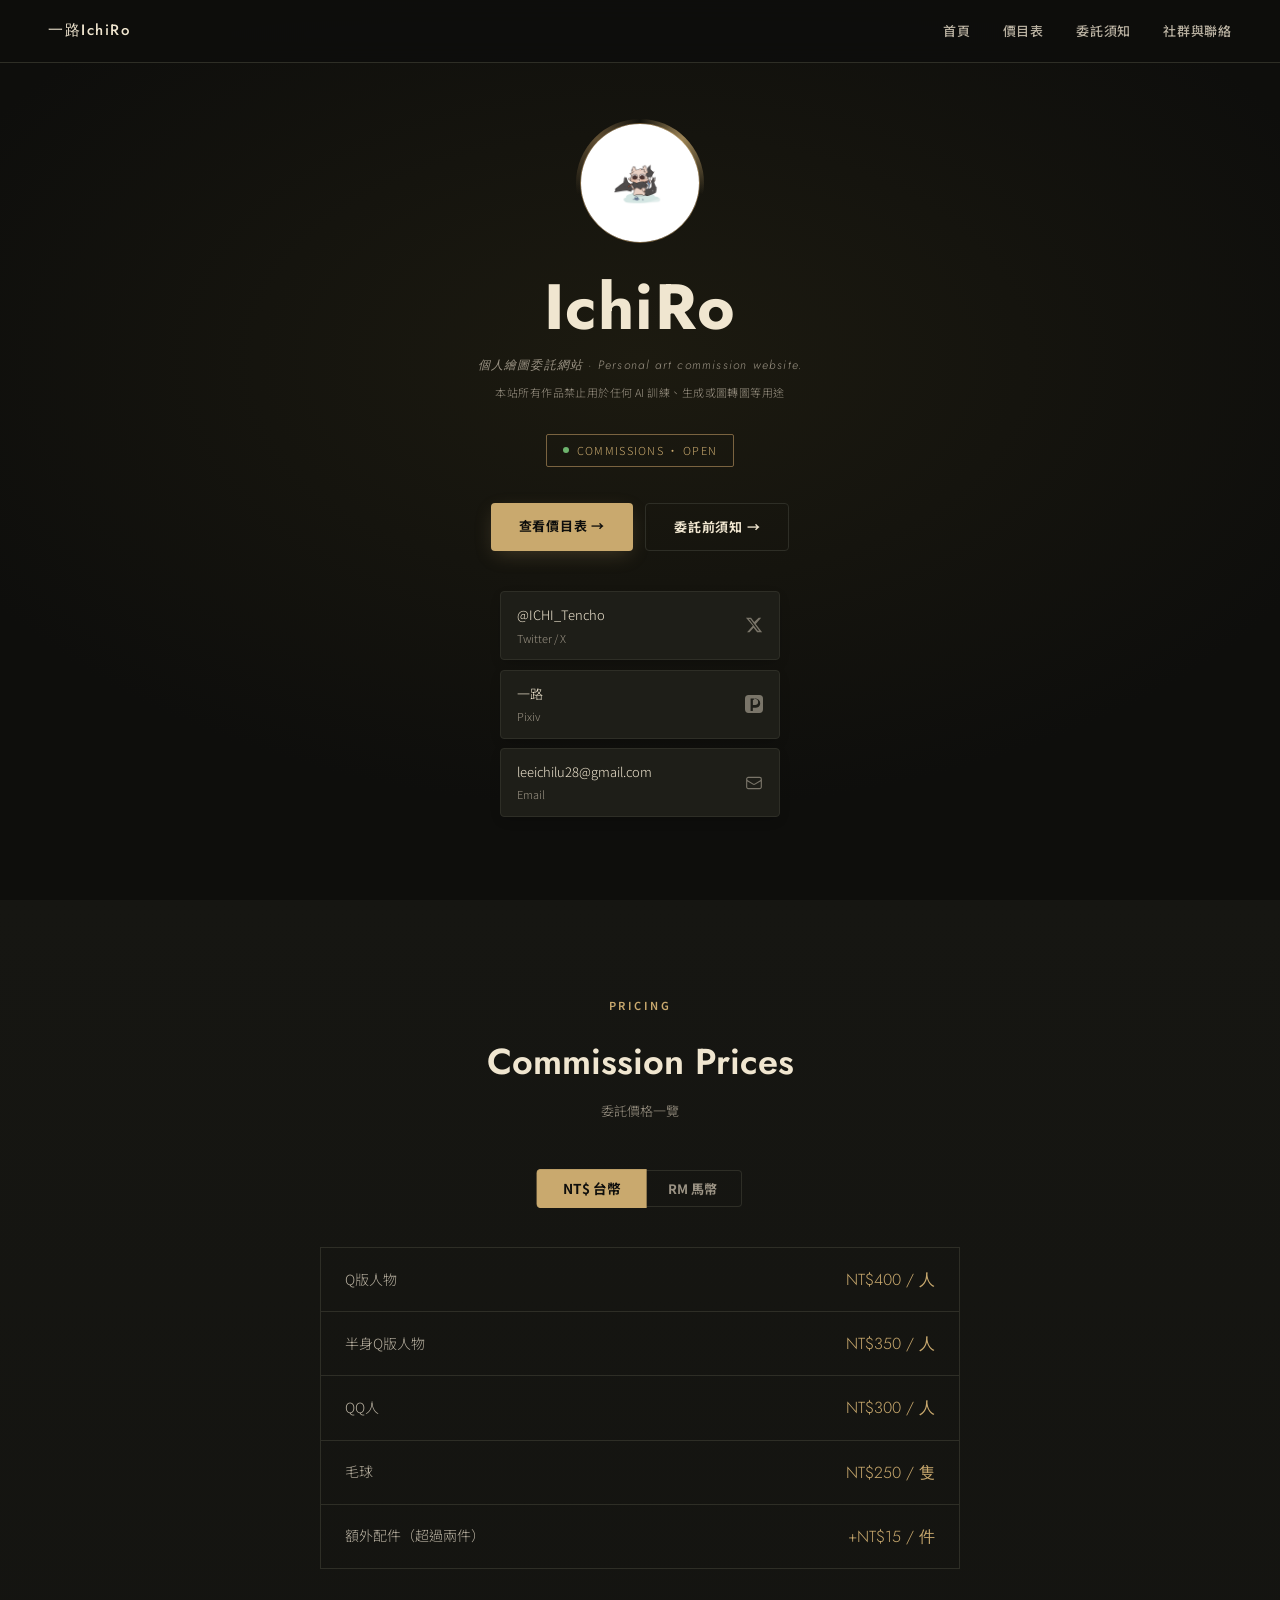
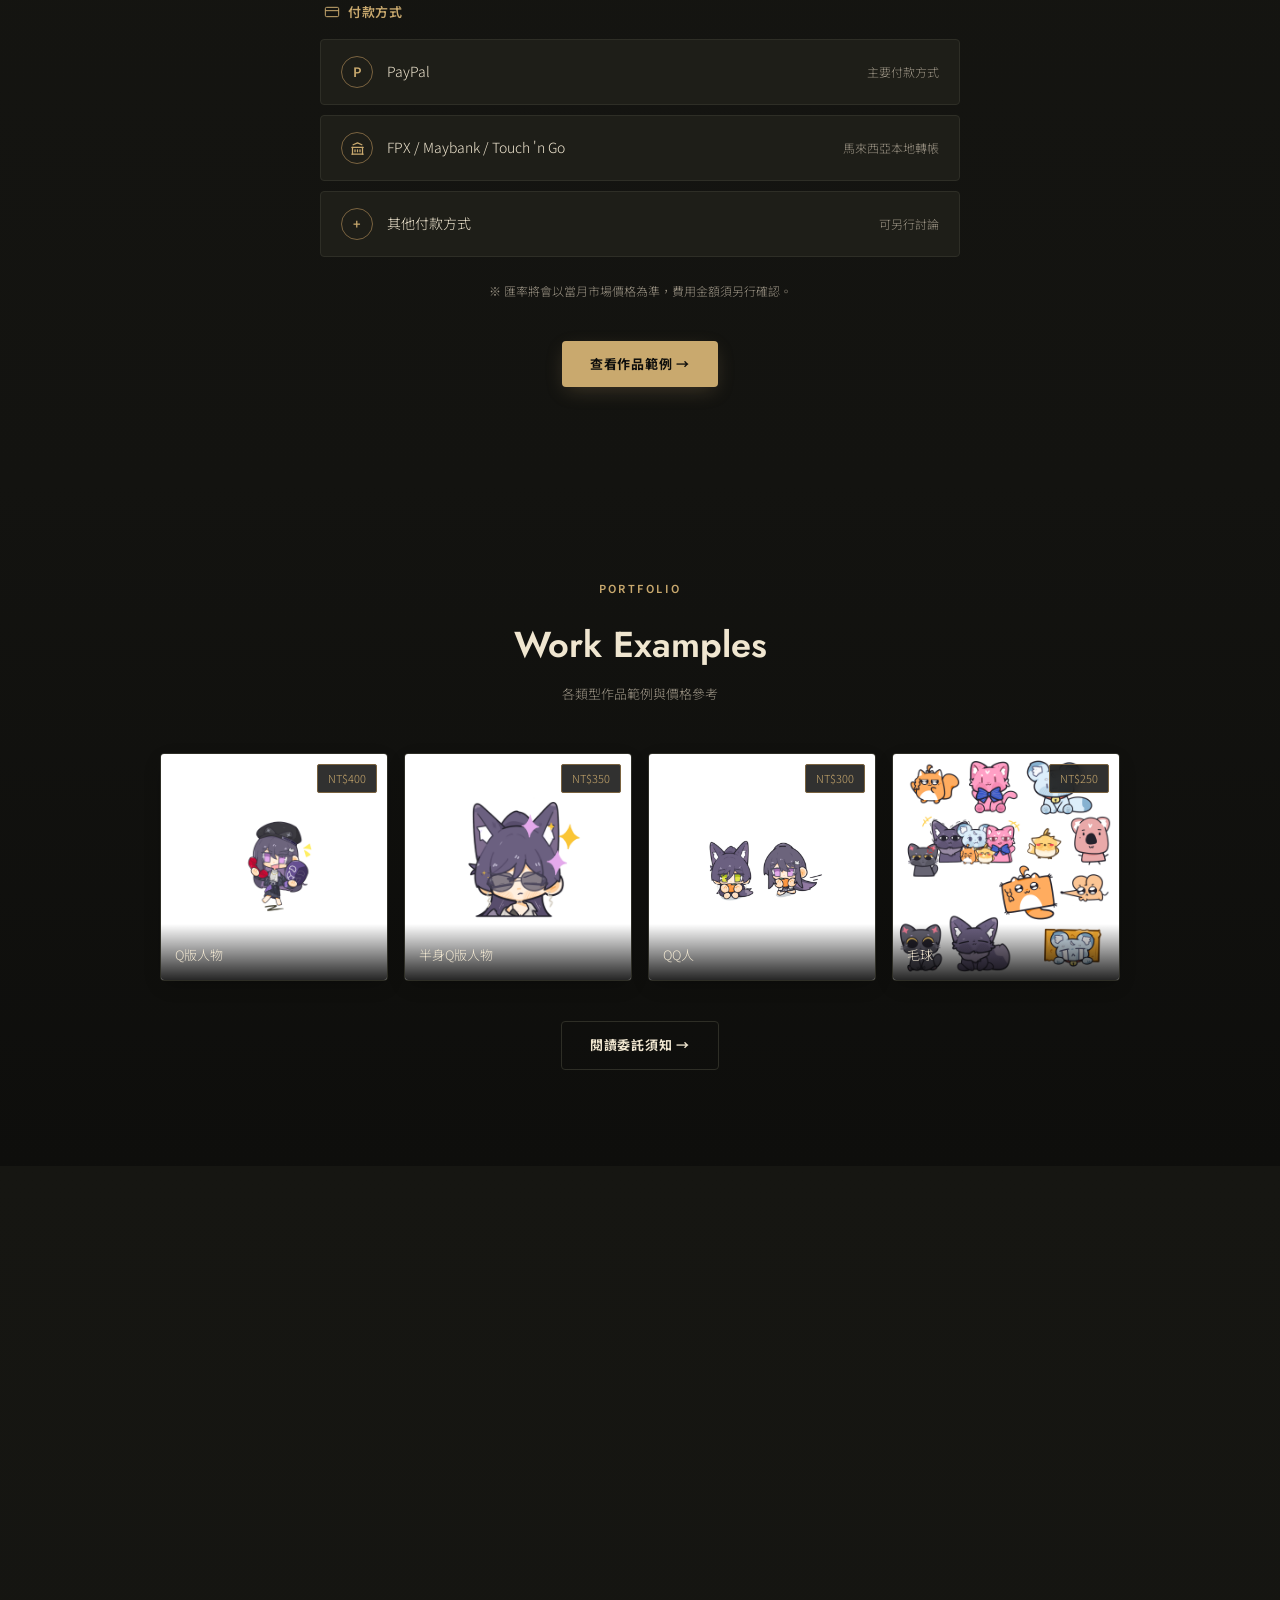
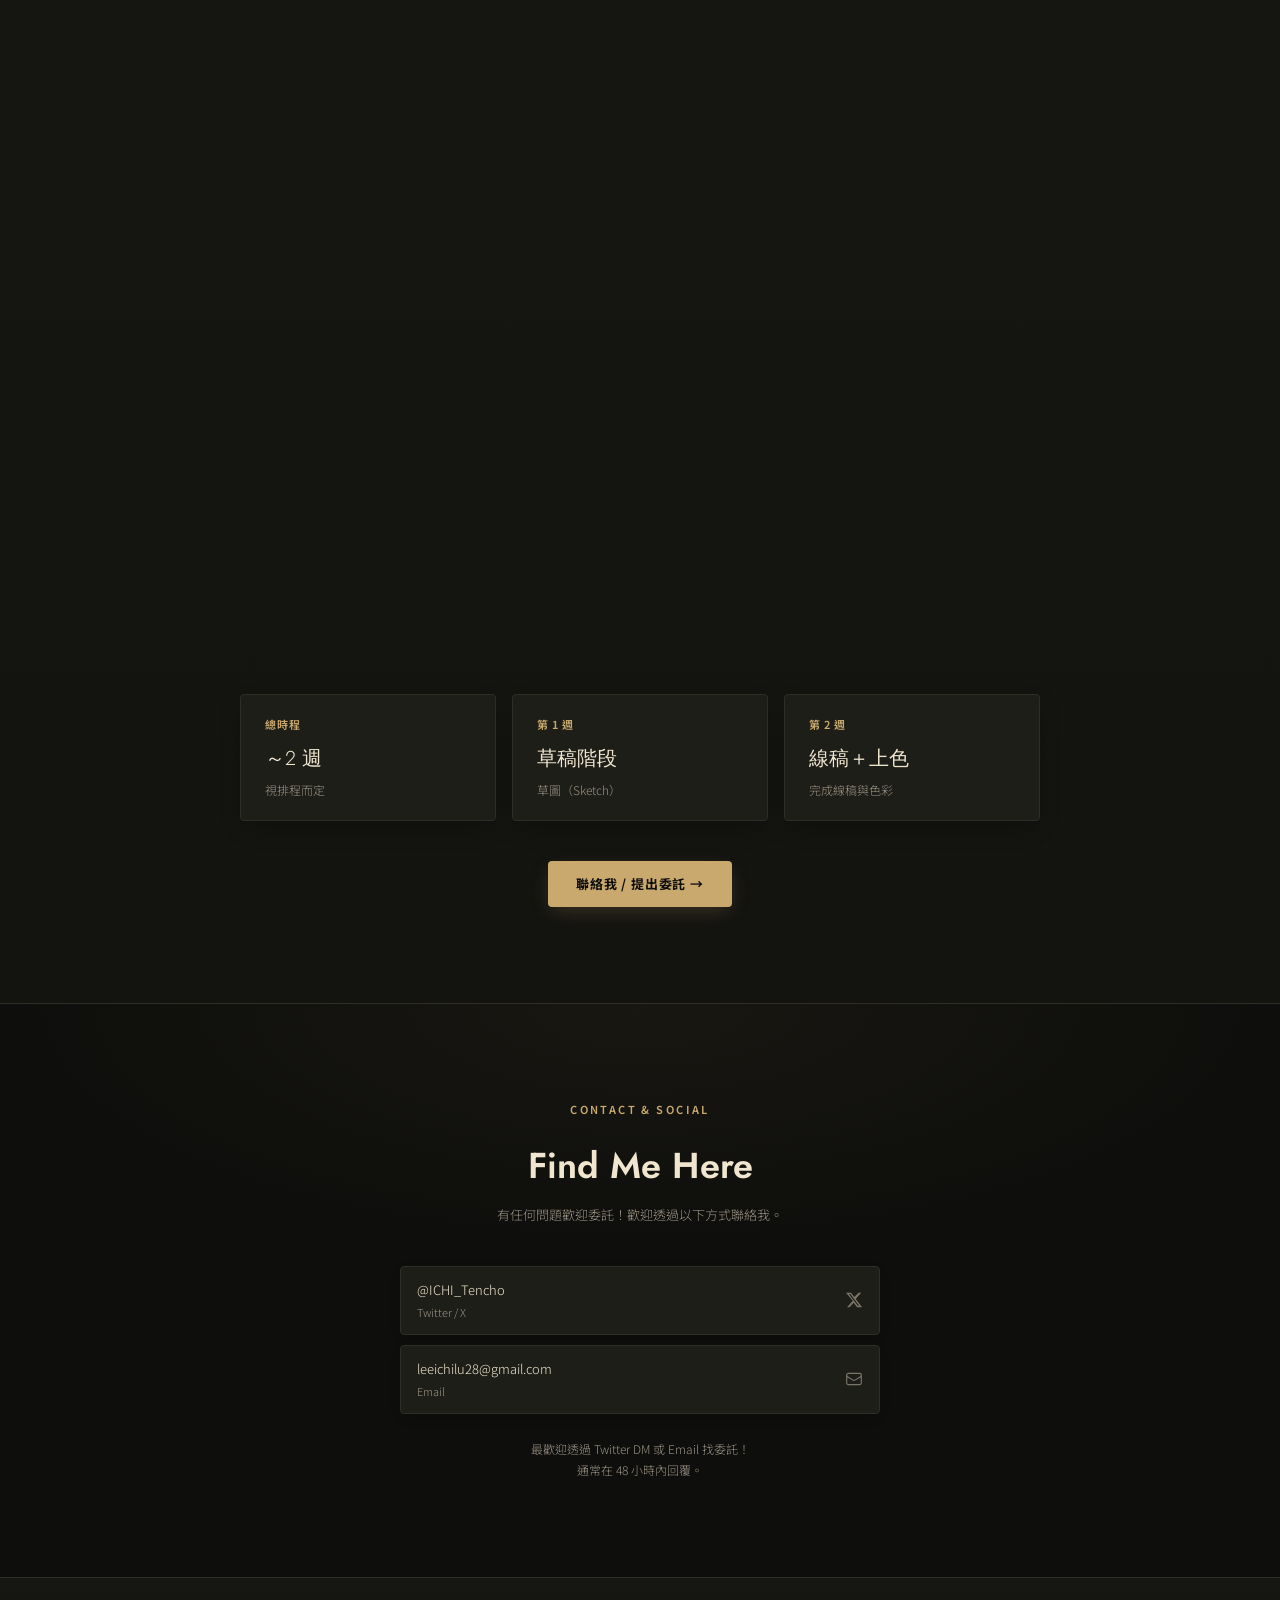
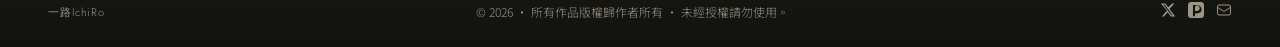
==== index.html @ 1732ff93 "Add files via upload" ====
<!DOCTYPE html>
<html lang="zh-TW">
<head>
<meta charset="UTF-8">
<meta name="viewport" content="width=device-width, initial-scale=1.0">
<title>一路IchiRo委託網站</title>
<link rel="preconnect" href="https://fonts.googleapis.com">
<link href="https://fonts.googleapis.com/css2?family=Jost:ital,wght@0,300;0,400;0,500;0,600;0,700;1,400&family=Noto+Sans+TC:wght@300;400;500;700&display=swap" rel="stylesheet">
<link rel="stylesheet" href="styles.css">
</head>
<body>

<!-- NAV -->
<nav>
  <a href="#home" class="nav-logo">一路IchiRo</a>
  <ul class="nav-links" id="navLinks">
    <li><a href="#home">首頁</a></li>
    <li><a href="#pricing">價目表</a></li>
    <li><a href="#guidelines">委託須知</a></li>
    <li><a href="#contact">社群與聯絡</a></li>
  </ul>
  <button class="nav-toggle" id="navToggle" aria-label="開啟選單" aria-expanded="false">
    <span></span><span></span><span></span>
  </button>
</nav>

<!-- HERO -->
<section id="home">
  <div class="avatar-ring">
    <img src="images/dragon.png" alt="Mira Vesper avatar" class="avatar-img" onerror="this.style.display='none'; this.nextElementSibling.style.display='flex';">
    <svg viewBox="0 0 24 24" xmlns="http://www.w3.org/2000/svg" class="avatar-fallback">
      <path d="M12 2C6.48 2 2 6.48 2 12s4.48 10 10 10 10-4.48 10-10S17.52 2 12 2zm-1 14H9V8h2v8zm4 0h-2V8h2v8z"/>
    </svg>
  </div>

  <h1 class="hero-title">IchiRo</h1>
  <p class="hero-sub">個人繪圖委託網站 · Personal art commission website.</p>
  <p class="hero-ai-notice">本站所有作品禁止用於任何 AI 訓練、生成或圖轉圖等用途</p>
  <!--
    委託狀態切換：
    開放中（目前）：<div class="status-badge">  ...  COMMISSIONS · OPEN
    關閉時：把下面改成 ↓↓↓
    <div class="status-badge closed">
      <span class="status-dot"></span>
      COMMISSIONS · CLOSED
    </div>
    （只要加上 class="closed" 並把文字改成 CLOSED，呼吸燈就會變灰色且停止閃爍）
  -->
  <div class="status-badge">
    <span class="status-dot"></span>
    COMMISSIONS · OPEN
  </div>

  <div class="hero-btns">
    <a href="#pricing" class="btn-gold">查看價目表 →</a>
    <a href="#guidelines" class="btn-outline">委託前須知 →</a>
  </div>

  <div class="social-links">
    <!-- 把下面 href="" 換成你的 Twitter/X 連結，例如 https://twitter.com/ICHI_Tencho -->
    <a href="https://twitter.com/ICHI_Tencho" target="_blank" class="social-item">
      <div class="social-left">
        <span class="social-handle">@ICHI_Tencho</span>
        <span class="social-platform">Twitter / X</span>
      </div>
      <svg class="social-icon" viewBox="0 0 24 24" fill="currentColor"><path d="M18.244 2.25h3.308l-7.227 8.26 8.502 11.24H16.17l-4.714-6.231-5.401 6.231H2.736l7.73-8.835L1.254 2.25H8.08l4.253 5.622zm-1.161 17.52h1.833L7.084 4.126H5.117z"/></svg>
    </a>
    <!-- 把下面 href="" 換成你的 Pixiv 連結，例如 https://www.pixiv.net/users/12345678 -->
    <a href="https://www.pixiv.net/users/37880191" target="_blank" class="social-item">
      <div class="social-left">
        <span class="social-handle">一路</span>
        <span class="social-platform">Pixiv</span>
      </div>
      <svg class="social-icon" viewBox="0 0 24 24" fill="currentColor"><path d="M4.935 0A4.924 4.924 0 0 0 0 4.935v14.13A4.924 4.924 0 0 0 4.935 24H19.06A4.924 4.924 0 0 0 24 19.065V4.935A4.924 4.924 0 0 0 19.065 0zm7.81 4.547c2.181 0 4.058.676 5.399 1.847a6.117 6.117 0 0 1 2.116 4.66c.005 1.854-.68 3.476-1.963 4.478-1.297 1.012-3.054 1.564-5.368 1.564h-2.474v4.245H7.44V4.55zm-.288 1.8H10.52v7.073h1.938c1.917 0 3.168-.428 3.94-1.048.77-.618 1.17-1.554 1.167-2.98a4.26 4.26 0 0 0-1.443-3.26c-.985-.858-2.401-1.292-4.465-1.286z"/></svg>
    </a>
    <!-- Email 連結 -->
    <a href="mailto:leeichilu28@gmail.com" class="social-item">
      <div class="social-left">
        <span class="social-handle">leeichilu28@gmail.com</span>
        <span class="social-platform">Email</span>
      </div>
      <svg class="social-icon" viewBox="0 0 24 24" fill="none" stroke="currentColor" stroke-width="1.5"><path stroke-linecap="round" stroke-linejoin="round" d="M21.75 6.75v10.5a2.25 2.25 0 0 1-2.25 2.25h-15a2.25 2.25 0 0 1-2.25-2.25V6.75m19.5 0A2.25 2.25 0 0 0 19.5 4.5h-15a2.25 2.25 0 0 0-2.25 2.25m19.5 0v.243a2.25 2.25 0 0 1-1.07 1.916l-7.5 4.615a2.25 2.25 0 0 1-2.36 0L3.32 8.91a2.25 2.25 0 0 1-1.07-1.916V6.75"/></svg>
    </a>
  </div>
</section>

<!-- PRICING -->
<section id="pricing">
  <p class="eyebrow">PRICING</p>
  <h2 class="section-title">Commission Prices</h2>
  <p class="section-sub">委託價格一覽</p>

  <div class="price-toggle">
    <button class="toggle-btn active" onclick="setPrice('ntd', this)">NT$ 台幣</button>
    <button class="toggle-btn" onclick="setPrice('rm', this)">RM 馬幣</button>
  </div>

  <div class="price-table">
    <div class="price-row">
      <span class="price-name">Q版人物</span>
      <span class="price-amount" data-ntd="NT$400 / 人" data-rm="RM 55 / 人">NT$400 / 人</span>
    </div>
    <div class="price-row">
      <span class="price-name">半身Q版人物</span>
      <span class="price-amount" data-ntd="NT$350 / 人" data-rm="RM 48 / 人">NT$350 / 人</span>
    </div>
    <div class="price-row">
      <span class="price-name">QQ人</span>
      <span class="price-amount" data-ntd="NT$300 / 人" data-rm="RM 42 / 人">NT$300 / 人</span>
    </div>
    <div class="price-row">
      <span class="price-name">毛球</span>
      <span class="price-amount" data-ntd="NT$250 / 隻" data-rm="RM 35 / 隻">NT$250 / 隻</span>
    </div>
    <div class="price-row">
      <span class="price-name">額外配件（超過兩件）</span>
      <span class="price-amount" data-ntd="+NT$15 / 件" data-rm="+RM 2 / 件">+NT$15 / 件</span>
    </div>
  </div>

  <div class="payment-box" style="margin-top:32px;">
    <div class="payment-header">
      <svg width="16" height="16" viewBox="0 0 24 24" fill="none" stroke="currentColor" stroke-width="1.5"><rect x="2" y="5" width="20" height="14" rx="2"/><path d="M2 10h20"/></svg>
      付款方式
    </div>
    <div class="payment-row">
      <div class="payment-left">
        <span class="payment-icon">P</span>
        <span class="payment-method">PayPal</span>
      </div>
      <span class="payment-note">主要付款方式</span>
    </div>
    <div class="payment-row">
      <div class="payment-left">
        <span class="payment-icon"><svg width="15" height="15" viewBox="0 0 24 24" fill="none" stroke="currentColor" stroke-width="2" stroke-linecap="round" stroke-linejoin="round"><path d="M3 21h18"/><path d="M3 10h18"/><path d="M5 6l7-3 7 3"/><path d="M4 10v11"/><path d="M20 10v11"/><path d="M8 14v3"/><path d="M12 14v3"/><path d="M16 14v3"/></svg></span>
        <span class="payment-method">FPX / Maybank / Touch 'n Go</span>
      </div>
      <span class="payment-note">馬來西亞本地轉帳</span>
    </div>
    <div class="payment-row">
      <div class="payment-left">
        <span class="payment-icon">+</span>
        <span class="payment-method">其他付款方式</span>
      </div>
      <span class="payment-note">可另行討論</span>
    </div>
  </div>

  <p class="price-disclaimer">※ 匯率將會以當月市場價格為準，費用金額須另行確認。</p>

  <div style="text-align:center;margin-top:40px;">
    <a href="#portfolio" class="btn-gold">查看作品範例 →</a>
  </div>
</section>

<!-- PORTFOLIO -->
<section id="portfolio">
  <p class="eyebrow">PORTFOLIO</p>
  <h2 class="section-title">Work Examples</h2>
  <p class="section-sub">各類型作品範例與價格參考</p>

  <div class="portfolio-grid">
    <!-- 每張卡片代表一個分類，點擊後會打開該分類的圖庫彈窗
         data-category 對應下面 galleryData 裡的 key，記得保持一致 -->
    <div class="portfolio-card" onclick="openGallery('qchibi')">
      <!-- 把 src="" 換成你的圖片路徑或網址，這張是分類的「封面圖」 -->
      <img src="images/kSPEAK.png" alt="Q版人物範例" onerror="this.style.display='none'; this.nextElementSibling.style.display='flex';">
      <div class="pc-1" style="width:100%;height:100%;display:none;align-items:center;justify-content:center;font-family:'Jost',sans-serif;color:rgba(201,169,110,0.3);font-size:48px;">✦</div>
      <div class="card-view-more">查看更多範例 →</div>
      <div class="card-label">NT$400</div>
      <div class="card-overlay">
        <div class="card-type">Q版人物</div>
      </div>
    </div>
    <div class="portfolio-card" onclick="openGallery('halfbody')">
      <img src="images/comic6.png" alt="半身Q版人物範例" onerror="this.style.display='none'; this.nextElementSibling.style.display='flex';">
      <div class="pc-2" style="width:100%;height:100%;display:none;align-items:center;justify-content:center;font-family:'Jost',sans-serif;color:rgba(201,169,110,0.3);font-size:48px;">✦</div>
      <div class="card-view-more">查看更多範例 →</div>
      <div class="card-label">NT$350</div>
      <div class="card-overlay">
        <div class="card-type">半身Q版人物</div>
      </div>
    </div>
    <div class="portfolio-card" onclick="openGallery('qq')">
      <img src="images/qq1.png" alt="QQ人範例" onerror="this.style.display='none'; this.nextElementSibling.style.display='flex';">
      <div class="pc-3" style="width:100%;height:100%;display:none;align-items:center;justify-content:center;font-family:'Jost',sans-serif;color:rgba(201,169,110,0.3);font-size:48px;">✦</div>
      <div class="card-view-more">查看更多範例 →</div>
      <div class="card-label">NT$300</div>
      <div class="card-overlay">
        <div class="card-type">QQ人</div>
      </div>
    </div>
    <div class="portfolio-card" onclick="openGallery('furball')">
      <img src="images/anm3.png" alt="毛球範例" onerror="this.style.display='none'; this.nextElementSibling.style.display='flex';">
      <div class="pc-4" style="width:100%;height:100%;display:none;align-items:center;justify-content:center;font-family:'Jost',sans-serif;color:rgba(201,169,110,0.3);font-size:48px;">✦</div>
      <div class="card-view-more">查看更多範例 →</div>
      <div class="card-label">NT$250</div>
      <div class="card-overlay">
        <div class="card-type">毛球</div>
      </div>
    </div>
  </div>

  <div style="text-align:center;">
    <a href="#guidelines" class="btn-outline">閱讀委託須知 →</a>
  </div>
</section>

<!-- ════════════════════════════════════════════════════════
     分類圖庫彈窗 (Gallery Modal)
     點擊上面任一分類卡片後，這裡會顯示該分類所有範例圖
     ════════════════════════════════════════════════════════ -->
<div class="gallery-modal" id="galleryModal">
  <div class="gallery-modal-inner">
    <div class="gallery-modal-header">
      <div>
        <div class="gallery-modal-title" id="galleryTitle">Q版人物</div>
        <div class="gallery-modal-price" id="galleryPrice">NT$400</div>
      </div>
      <button class="gallery-close" onclick="closeGallery()" aria-label="關閉">✕</button>
    </div>
    <div class="gallery-modal-grid" id="galleryGrid">
      <!-- 圖片由 JS 自動產生，不用手動寫 -->
    </div>
  </div>
</div>

<!-- ════════════════════════════════════════════════════════
     圖片放大 Lightbox
     在上面圖庫彈窗裡點任一張圖，會用這個全螢幕放大顯示
     ════════════════════════════════════════════════════════ -->
<div class="lightbox" id="lightbox">
  <button class="lightbox-close" onclick="closeLightbox()" aria-label="關閉">✕</button>
  <button class="lightbox-prev" onclick="navLightbox(-1)" aria-label="上一張">‹</button>
  <img id="lightboxImg" src="" alt="">
  <button class="lightbox-next" onclick="navLightbox(1)" aria-label="下一張">›</button>
  <div class="lightbox-counter" id="lightboxCounter"></div>
</div>

<!-- GUIDELINES -->
<section id="guidelines">
  <p class="eyebrow">BEFORE YOU COMMISSION</p>
  <h2 class="section-title">Commission Guidelines</h2>
  <p class="section-sub">委託前請務必詳閱以下規範</p>

  <div class="guidelines-grid">
    <div class="guide-card">
      <div class="guide-card-title guide-card-title-accept"><span>✓</span> 接受項目</div>
      <ul class="guide-list">
        <li>原創角色（OC）</li>
        <li>二創角色</li>
        <li>個人用途商品化（需事先告知，加收費用）</li>
      </ul>
    </div>
    <div class="guide-card">
      <div class="guide-card-title guide-card-title-reject"><span>✗</span> 不接受事項</div>
      <ul class="guide-list dont">
        <li>R18 / 成人色情內容</li>
        <li>血腥暴力 / 獵奇內容</li>
        <li>政治敏感 / 仇恨歧視內容</li>
        <li>禁止將完稿用於任何 AI 相關操作，包括但不限於 AI 訓練、模仿畫風、生成圖像、圖轉圖（img2img）等</li>
      </ul>
    </div>
    <div class="guide-card guide-card-wide">
      <div class="guide-card-title"><span>!</span> 注意事項</div>
      <ul class="guide-list">
        <li>請先確認你喜歡我的畫風再下單</li>
        <li>草稿確認後不接受退款</li>
        <li>委託前請先確認目前是否開放接單</li>
        <li>下單後請提供清晰的角色參考圖</li>
        <li>草稿確認後方可上色，上色後不接受大改</li>
        <li>完稿付款後才會提供雲端連結</li>
        <li>完成時間視排隊情況而定，請耐心等候</li>
        <li>禁止未告知商業使用與侵犯版權</li>
      </ul>
    </div>
  </div>

  <p class="eyebrow" style="margin-bottom:24px;">委託流程</p>
  <div class="steps-row">
    <div class="step">
      <div class="step-num">01</div>
      <div class="step-label">聯絡我</div>
      <div class="step-detail">Contact<br>Email / Twitter</div>
    </div>
    <div class="step">
      <div class="step-num">02</div>
      <div class="step-label">提供角色與需求</div>
      <div class="step-detail">Share Details<br>參考圖及文字說明</div>
    </div>
    <div class="step">
      <div class="step-num">03</div>
      <div class="step-label">報價與草稿確認</div>
      <div class="step-detail">Sketch<br>可修改設計方向</div>
    </div>
    <div class="step">
      <div class="step-num">04</div>
      <div class="step-label">線稿＋上色完成</div>
      <div class="step-detail">Final Art<br>完成完整畫作</div>
    </div>
    <div class="step">
      <div class="step-num">05</div>
      <div class="step-label">付款後交付成品</div>
      <div class="step-detail">Delivery<br>寄送檔案至客戶</div>
    </div>
  </div>

  <p class="eyebrow" style="margin-bottom:24px;">製作時間</p>
  <div class="timeline-row">
    <div class="timeline-card">
      <div class="tl-label">總時程</div>
      <div class="tl-duration">～2 週</div>
      <div class="tl-desc">視排程而定</div>
    </div>
    <div class="timeline-card">
      <div class="tl-label">第 1 週</div>
      <div class="tl-duration">草稿階段</div>
      <div class="tl-desc">草圖（Sketch）</div>
    </div>
    <div class="timeline-card">
      <div class="tl-label">第 2 週</div>
      <div class="tl-duration">線稿＋上色</div>
      <div class="tl-desc">完成線稿與色彩</div>
    </div>
  </div>

  <div style="text-align:center;">
    <a href="#contact" class="btn-gold">聯絡我 / 提出委託 →</a>
  </div>
</section>

<!-- CONTACT -->
<section id="contact">
  <p class="eyebrow">CONTACT &amp; SOCIAL</p>
  <h2 class="section-title">Find Me Here</h2>
  <p class="section-sub" style="margin-bottom:40px;">有任何問題歡迎委託！歡迎透過以下方式聯絡我。</p>

  <div class="contact-links">
    <!-- 把下面 href="" 換成你的 Twitter/X 連結 -->
    <a href="https://twitter.com/ICHI_Tencho" target="_blank" class="social-item">
      <div class="social-left">
        <span class="social-handle">@ICHI_Tencho</span>
        <span class="social-platform">Twitter / X</span>
      </div>
      <svg class="social-icon" viewBox="0 0 24 24" fill="currentColor"><path d="M18.244 2.25h3.308l-7.227 8.26 8.502 11.24H16.17l-4.714-6.231-5.401 6.231H2.736l7.73-8.835L1.254 2.25H8.08l4.253 5.622zm-1.161 17.52h1.833L7.084 4.126H5.117z"/></svg>
    </a>
    <a href="mailto:leeichilu28@gmail.com" class="social-item">
      <div class="social-left">
        <span class="social-handle">leeichilu28@gmail.com</span>
        <span class="social-platform">Email</span>
      </div>
      <svg class="social-icon" viewBox="0 0 24 24" fill="none" stroke="currentColor" stroke-width="1.5"><path stroke-linecap="round" stroke-linejoin="round" d="M21.75 6.75v10.5a2.25 2.25 0 0 1-2.25 2.25h-15a2.25 2.25 0 0 1-2.25-2.25V6.75m19.5 0A2.25 2.25 0 0 0 19.5 4.5h-15a2.25 2.25 0 0 0-2.25 2.25m19.5 0v.243a2.25 2.25 0 0 1-1.07 1.916l-7.5 4.615a2.25 2.25 0 0 1-2.36 0L3.32 8.91a2.25 2.25 0 0 1-1.07-1.916V6.75"/></svg>
    </a>
  </div>
  <p class="contact-note">最歡迎透過 Twitter DM 或 Email 找委託！<br>通常在 48 小時內回覆。</p>
</section>

<!-- FOOTER -->
<footer>
  <span class="footer-copy">一路IchiRo</span>
  <span>© 2026 · 所有作品版權歸作者所有 · 未經授權請勿使用。</span>
  <div style="display:flex;gap:12px;">
    <!-- 把下面 href="" 換成你的 Twitter/X 連結 -->
    <a href="https://twitter.com/ICHI_Tencho" target="_blank" style="color:var(--text-muted);">
      <svg width="16" height="16" viewBox="0 0 24 24" fill="currentColor"><path d="M18.244 2.25h3.308l-7.227 8.26 8.502 11.24H16.17l-4.714-6.231-5.401 6.231H2.736l7.73-8.835L1.254 2.25H8.08l4.253 5.622zm-1.161 17.52h1.833L7.084 4.126H5.117z"/></svg>
    </a>
    <!-- 把下面 href="" 換成你的 Pixiv 連結 -->
    <a href="https://www.pixiv.net/users/37880191" target="_blank" style="color:var(--text-muted);">
      <svg width="16" height="16" viewBox="0 0 24 24" fill="currentColor"><path d="M4.935 0A4.924 4.924 0 0 0 0 4.935v14.13A4.924 4.924 0 0 0 4.935 24H19.06A4.924 4.924 0 0 0 24 19.065V4.935A4.924 4.924 0 0 0 19.065 0zm7.81 4.547c2.181 0 4.058.676 5.399 1.847a6.117 6.117 0 0 1 2.116 4.66c.005 1.854-.68 3.476-1.963 4.478-1.297 1.012-3.054 1.564-5.368 1.564h-2.474v4.245H7.44V4.55zm-.288 1.8H10.52v7.073h1.938c1.917 0 3.168-.428 3.94-1.048.77-.618 1.17-1.554 1.167-2.98a4.26 4.26 0 0 0-1.443-3.26c-.985-.858-2.401-1.292-4.465-1.286z"/></svg>
    </a>
    <a href="mailto:leeichilu28@gmail.com" style="color:var(--text-muted);">
      <svg width="16" height="16" viewBox="0 0 24 24" fill="none" stroke="currentColor" stroke-width="1.5"><path stroke-linecap="round" stroke-linejoin="round" d="M21.75 6.75v10.5a2.25 2.25 0 0 1-2.25 2.25h-15a2.25 2.25 0 0 1-2.25-2.25V6.75m19.5 0A2.25 2.25 0 0 0 19.5 4.5h-15a2.25 2.25 0 0 0-2.25 2.25m19.5 0v.243a2.25 2.25 0 0 1-1.07 1.916l-7.5 4.615a2.25 2.25 0 0 1-2.36 0L3.32 8.91a2.25 2.25 0 0 1-1.07-1.916V6.75"/></svg>
    </a>
  </div>
</footer>

<script src="https://unpkg.com/@supabase/supabase-js@2"></script>
<script src="script.js"></script>

<!-- ════════════════════════════════════════════════════════
     隱藏後台入口：整站沒有任何按鈕/連結指向這裡，
     只有連續點擊左上角 Logo 7 下（3 秒內）才會打開。
     ════════════════════════════════════════════════════════ -->
<div class="admin-overlay" id="adminOverlay">
  <div class="admin-box">
    <span class="admin-box-close" id="adminCloseBtn">✕</span>
    <p class="admin-eyebrow">Studio Access</p>
    <h3>後台登入</h3>
    <form id="adminLoginForm">
      <input type="email" id="adminEmail" placeholder="Email" required autocomplete="username">
      <input type="password" id="adminPassword" placeholder="密碼" required autocomplete="current-password">
      <button type="submit" class="btn-gold" style="width:100%;">登入</button>
      <p class="admin-error" id="adminError"></p>
    </form>
  </div>
</div>

<div class="admin-panel" id="adminPanel">
  <div class="admin-panel-header">
    <span>作品後台</span>
    <span>
      <button class="admin-icon-btn" id="adminPanelClose">收起</button>
      <button class="admin-icon-btn" id="adminLogoutBtn">登出</button>
    </span>
  </div>
  <div class="admin-panel-body">
    <div class="admin-migrate-box">
      <label style="margin-bottom:8px;">維護工具</label>
      <button type="button" class="admin-icon-btn" id="adminMigrateBtn" style="width:100%; padding:9px; margin-bottom:6px;">一鍵搬遷舊作品到 Supabase</button>
      <p class="admin-status" id="adminMigrateStatus"></p>
    </div>
    <form id="adminUploadForm">
      <label>分類</label>
      <select id="adminCategory">
        <option value="qchibi">Q版人物</option>
        <option value="halfbody">半身Q版人物</option>
        <option value="qq">QQ人</option>
        <option value="furball">毛球</option>
      </select>
      <label>選擇圖片</label>
      <input type="file" id="adminFile" accept="image/*" required>
      <button type="submit" class="btn-gold" style="width:100%;">新增到作品牆</button>
      <p class="admin-status" id="adminUploadStatus"></p>
    </form>
    <div class="admin-item-list" id="adminItemList"></div>
  </div>
</div>

</body>
</html>
---- styles.css ----
*, *::before, *::after { box-sizing: border-box; margin: 0; padding: 0; }

  :root {
    --bg-dark: #0e0e0c;
    --bg-mid: #161612;
    --bg-card: #1e1e18;
    --gold: #c9a96e;
    --gold-light: #e2c898;
    --gold-dim: #7a6340;
    --cream: #f0e6d0;
    --text-muted: #9c9485;
    --text-body: #b8b0a0;
    --border: #2e2e26;
    --accent-green: #4a6741;
    --radius: 4px;
  }

  html { scroll-behavior: smooth; }

  body {
    background: var(--bg-dark);
    color: var(--text-body);
    font-family: 'Noto Sans TC', sans-serif;
    font-weight: 300;
    line-height: 1.7;
    font-size: 14px;
  }

  /* ── NAV ── */
  nav {
    position: fixed; top: 0; left: 0; right: 0; z-index: 100;
    display: flex; align-items: center; justify-content: space-between;
    padding: 18px 48px;
    background: rgba(14,14,12,0.92);
    backdrop-filter: blur(12px);
    border-bottom: 1px solid var(--border);
  }
  .nav-logo {
    font-family: 'Jost', sans-serif;
    font-weight: 500;
    font-size: 15px;
    color: var(--cream);
    letter-spacing: 0.1em;
    text-decoration: none;
  }
  .nav-links { display: flex; gap: 32px; list-style: none; }
  .nav-links a {
    position: relative;
    color: var(--text-body); font-size: 13px; font-weight: 500; text-decoration: none;
    letter-spacing: 0.06em; transition: color 0.2s; padding-bottom: 2px;
  }
  .nav-links a::after {
    content: ''; position: absolute; left: 0; bottom: 0; width: 100%; height: 1px;
    background: var(--gold); transform: scaleX(0); transform-origin: left;
    transition: transform 0.35s cubic-bezier(0.65,0,0.35,1);
  }
  .nav-links a:hover { color: var(--gold); }
  .nav-links a:hover::after { transform: scaleX(1); }

  /* ── HAMBURGER (mobile nav toggle) ── */
  .nav-toggle {
    display: none;
    flex-direction: column; justify-content: center; gap: 5px;
    width: 28px; height: 28px;
    background: none; border: none; cursor: pointer; padding: 0;
    z-index: 101;
  }
  .nav-toggle span {
    display: block; width: 100%; height: 2px;
    background: var(--cream); border-radius: 2px;
    transition: transform 0.25s, opacity 0.25s;
  }
  .nav-toggle.open span:nth-child(1) { transform: translateY(7px) rotate(45deg); }
  .nav-toggle.open span:nth-child(2) { opacity: 0; }
  .nav-toggle.open span:nth-child(3) { transform: translateY(-7px) rotate(-45deg); }

  /* ── HERO ── */
  #home {
    min-height: 100vh;
    display: flex; flex-direction: column; align-items: center; justify-content: center;
    text-align: center;
    padding: 120px 24px 80px;
    background: radial-gradient(ellipse 60% 50% at 50% 40%, #1c1a10 0%, var(--bg-dark) 100%);
    position: relative;
  }
  .avatar-ring {
    width: 120px; height: 120px;
    border-radius: 50%;
    border: 1.5px solid var(--gold-dim);
    display: flex; align-items: center; justify-content: center;
    margin-bottom: 32px;
    background: var(--bg-card);
    overflow: visible;
    position: relative;
  }
  .avatar-ring::before {
    content: ''; position: absolute; inset: -5px; border-radius: 50%;
    background: conic-gradient(from 0deg, transparent 0%, var(--gold) 12%, transparent 28%, transparent 72%, var(--gold-dim) 88%, transparent 100%);
    animation: avatarSpin 7s linear infinite;
    z-index: -1; opacity: 0.75;
  }
  @keyframes avatarSpin { to { transform: rotate(360deg); } }
  .avatar-img { width: 100%; height: 100%; object-fit: cover; border-radius: 50%; }
  .avatar-fallback { width: 48px; height: 48px; fill: var(--gold); display: none; }

  h1.hero-title {
    font-family: 'Jost', sans-serif;
    font-size: clamp(32px, 6vw, 64px);
    font-weight: 700;
    color: var(--cream);
    letter-spacing: 0.02em;
    line-height: 1;
    margin-bottom: 16px;
  }
  .hero-sub {
    color: var(--text-muted); font-size: 12px; letter-spacing: 0.1em;
    margin-bottom: 8px;
    font-style: italic;
    font-family: 'Jost', sans-serif;
  }
  .hero-ai-notice {
    color: var(--text-muted); font-size: 11px; letter-spacing: 0.04em;
    margin-bottom: 8px; opacity: 0.75;
  }
  .status-badge {
    display: inline-flex; align-items: center; gap: 8px;
    border: 1px solid var(--gold-dim);
    color: var(--gold); font-size: 11px; letter-spacing: 0.12em;
    padding: 6px 16px; border-radius: 2px;
    margin: 24px 0 36px;
    text-transform: uppercase;
  }
  .status-dot { width: 6px; height: 6px; border-radius: 50%; background: #6db36d; animation: pulse 2s infinite; }
  @keyframes pulse { 0%,100%{opacity:1} 50%{opacity:0.4} }

  /* ── CLOSED 狀態 ──
     想切換成「關閉中」時，把 HTML 的 status-badge 那個 div
     加上 class="status-badge closed"（已附範例在下方註解）
     呼吸燈會變灰色，且停止呼吸動畫。 */
  .status-badge.closed { border-color: var(--border); color: var(--text-muted); }
  .status-badge.closed .status-dot { background: #6b6b66; animation: none; }

  .hero-btns { display: flex; gap: 12px; margin-bottom: 40px; flex-wrap: wrap; justify-content: center; }
  .btn-gold {
    background: var(--gold); color: #0e0e0c;
    padding: 12px 28px; border: none; border-radius: var(--radius);
    font-family: 'Noto Sans TC', sans-serif; font-size: 13px; font-weight: 700;
    cursor: pointer; text-decoration: none; letter-spacing: 0.06em;
    transition: background 0.2s, box-shadow 0.2s, transform 0.15s ease-out;
    box-shadow: 0 6px 20px -4px rgba(201,169,110,0.25);
    display: inline-block;
  }
  .btn-gold:hover { background: var(--gold-light); box-shadow: 0 8px 24px -4px rgba(201,169,110,0.4); }
  .btn-gold:active { transform: scale(0.94) !important; }
  .btn-outline {
    background: transparent; color: var(--cream);
    padding: 12px 28px; border: 1px solid var(--border); border-radius: var(--radius);
    font-family: 'Noto Sans TC', sans-serif; font-size: 13px; font-weight: 700;
    cursor: pointer; text-decoration: none; letter-spacing: 0.06em;
    transition: border-color 0.2s, color 0.2s, transform 0.15s ease-out;
    display: inline-block;
  }
  .btn-outline:active { transform: scale(0.94) !important; }
  .btn-outline:hover { border-color: var(--gold); color: var(--gold); }

  .social-links { display: flex; flex-direction: column; gap: 10px; width: 280px; }
  .social-item {
    display: flex; align-items: center; justify-content: space-between;
    background: var(--bg-card); border: 1px solid var(--border);
    padding: 12px 16px; border-radius: var(--radius);
    text-decoration: none; color: var(--text-body);
    transition: border-color 0.2s, box-shadow 0.2s, transform 0.35s cubic-bezier(0.34,1.56,0.64,1);
    box-shadow: 0 4px 12px -4px rgba(0,0,0,0.3);
  }
  .social-item:hover { border-color: var(--gold-dim); box-shadow: 0 6px 16px -4px rgba(0,0,0,0.4); transform: translateX(4px); }
  .social-left { display: flex; flex-direction: column; text-align: left; }
  .social-handle { color: var(--cream); font-size: 13px; }
  .social-platform { font-size: 11px; color: var(--text-muted); margin-top: 2px; }
  .social-icon { width: 18px; height: 18px; opacity: 0.6; }

  /* ── SECTION SHARED ── */
  section { padding: 96px 24px; }
  .eyebrow {
    font-size: 11px; letter-spacing: 0.22em; text-transform: uppercase;
    color: var(--gold); font-weight: 600; margin-bottom: 16px; text-align: center;
  }
  .section-title {
    font-family: 'Jost', sans-serif; font-size: clamp(22px, 4vw, 36px);
    color: var(--cream); text-align: center; font-weight: 600;
    margin-bottom: 8px;
  }
  .section-sub { text-align: center; color: var(--text-muted); font-size: 13px; margin-bottom: 48px; }

  /* ── PRICING ── */
  #pricing { background: linear-gradient(180deg, var(--bg-mid) 0%, #131310 100%); }
  .price-toggle { display: flex; gap: 0; margin: 0 auto 40px; justify-content: center; }
  .toggle-btn {
    padding: 8px 24px; border: 1px solid var(--border); background: none;
    color: var(--text-muted); font-size: 13px; font-weight: 700; cursor: pointer;
    font-family: 'Noto Sans TC', sans-serif;
    transition: background 0.4s cubic-bezier(0.34,1.56,0.64,1), color 0.3s, border-color 0.3s, transform 0.4s cubic-bezier(0.34,1.56,0.64,1);
  }
  .toggle-btn.active { transform: scale(1.05); }
  .toggle-btn:first-child { border-radius: var(--radius) 0 0 var(--radius); }
  .toggle-btn:last-child { border-radius: 0 var(--radius) var(--radius) 0; border-left: none; }
  .toggle-btn.active { background: var(--gold); color: #0e0e0c; border-color: var(--gold); }

  .price-table { max-width: 640px; margin: 0 auto; border-left: 1px solid var(--border); border-right: 1px solid var(--border); }
  .price-row {
    display: flex; justify-content: space-between; align-items: center;
    padding: 18px 24px; border-bottom: 1px solid var(--border);
  }
  .price-row:first-child { border-top: 1px solid var(--border); }
  .price-name { color: var(--text-body); font-size: 14px; }
  .price-amount { color: var(--gold); font-size: 16px; font-family: 'Jost', sans-serif; }

  .payment-box { max-width: 640px; margin: 32px auto 0; }
  .payment-header { padding: 0 4px 16px; color: var(--gold); font-weight: 600; font-size: 13px; letter-spacing: 0.05em; display: flex; align-items: center; gap: 8px; }
  .payment-row {
    display: flex; align-items: center; justify-content: space-between;
    padding: 16px 20px; margin-bottom: 10px;
    background: var(--bg-card); border: 1px solid var(--border); border-radius: var(--radius);
  }
  .payment-row:last-child { margin-bottom: 0; }
  .payment-left { display: flex; align-items: center; gap: 14px; }
  .payment-icon {
    width: 32px; height: 32px; border-radius: 50%;
    border: 1px solid var(--gold-dim); color: var(--gold);
    display: flex; align-items: center; justify-content: center;
    font-size: 13px; font-weight: 600; flex-shrink: 0;
  }
  .payment-method { color: var(--cream); font-size: 14px; }
  .payment-note { color: var(--text-muted); font-size: 12px; }

  .price-disclaimer { text-align: center; font-size: 12px; color: var(--text-muted); margin: 24px auto 0; max-width: 500px; }

  /* ── PORTFOLIO ── */
  #portfolio { background: linear-gradient(180deg, #131310 0%, var(--bg-dark) 100%); }
  .portfolio-grid {
    display: grid; grid-template-columns: repeat(4, 1fr);
    gap: 16px; max-width: 960px; margin: 0 auto 40px;
    perspective: 1200px;
  }
  .portfolio-card {
    position: relative; border-radius: var(--radius); overflow: hidden;
    aspect-ratio: 1/1; background: var(--bg-card); border: 1px solid var(--border);
    cursor: pointer; transition: transform 0.35s cubic-bezier(0.16,1,0.3,1), border-color 0.25s, box-shadow 0.35s;
    box-shadow: 0 6px 18px -6px rgba(0,0,0,0.35);
    will-change: transform;
  }
  .portfolio-card:hover { border-color: var(--gold-dim); box-shadow: 0 20px 40px -12px rgba(0,0,0,0.6); }
  .portfolio-card img,
  .gallery-item img,
  .lightbox img {
    -webkit-user-select: none; user-select: none;
    -webkit-user-drag: none; user-drag: none;
    -webkit-touch-callout: none;
    pointer-events: none;
  }
  .portfolio-card img { width: 100%; height: 100%; object-fit: cover; display: block; }
  .card-view-more {
    position: absolute; inset: 0;
    display: flex; align-items: center; justify-content: center;
    background: rgba(14,14,12,0.55);
    opacity: 0; transition: opacity 0.25s;
    color: var(--gold-light); font-size: 12px; letter-spacing: 0.08em;
  }
  .portfolio-card:hover .card-view-more { opacity: 1; }
  .card-label {
    position: absolute; top: 10px; right: 10px;
    background: rgba(14,14,12,0.85); backdrop-filter: blur(4px);
    color: var(--gold); font-size: 11px; padding: 4px 10px;
    border-radius: 2px; border: 1px solid var(--gold-dim);
  }
  .card-overlay {
    position: absolute; bottom: 0; left: 0; right: 0;
    background: linear-gradient(transparent, rgba(0,0,0,0.85));
    padding: 20px 14px 14px;
  }
  .card-type { color: var(--cream); font-size: 13px; }
  .card-desc { color: var(--text-muted); font-size: 11px; margin-top: 2px; }

  /* ════════════════════════════════════════════════════════
     分類圖庫彈窗 (Gallery Modal) — 點分類卡片後打開
     ════════════════════════════════════════════════════════ */
  .gallery-modal {
    display: flex; align-items: flex-start; justify-content: center;
    position: fixed; inset: 0; z-index: 200;
    background: rgba(8,8,7,0.93);
    backdrop-filter: blur(6px);
    padding: 80px 24px 40px;
    overflow-y: auto;
    opacity: 0; visibility: hidden; pointer-events: none;
    transition: opacity 0.35s ease, visibility 0.35s;
  }
  .gallery-modal.open { opacity: 1; visibility: visible; pointer-events: auto; }
  .gallery-modal-inner {
    max-width: 1000px; margin: 0 auto; width: 100%;
    transform: translateY(14px) scale(0.98); opacity: 0;
    transition: transform 0.4s cubic-bezier(0.16,1,0.3,1), opacity 0.4s ease;
  }
  .gallery-modal.open .gallery-modal-inner { transform: translateY(0) scale(1); opacity: 1; }
  .gallery-modal-header {
    display: flex; align-items: center; justify-content: space-between;
    margin-bottom: 28px; padding-bottom: 16px;
    border-bottom: 1px solid var(--border);
  }
  .gallery-modal-title { font-family: 'Jost', sans-serif; font-size: 22px; color: var(--cream); letter-spacing: 0.04em; }
  .gallery-modal-price { color: var(--gold); font-size: 13px; margin-top: 4px; }
  .gallery-close {
    width: 36px; height: 36px; border-radius: 50%;
    border: 1px solid var(--border); background: transparent;
    color: var(--text-muted); font-size: 18px; cursor: pointer;
    display: flex; align-items: center; justify-content: center;
    transition: border-color 0.2s, color 0.2s, transform 0.2s cubic-bezier(0.34,1.56,0.64,1);
  }
  .gallery-close:hover { border-color: var(--gold-dim); color: var(--gold); transform: rotate(90deg); }
  .gallery-modal-grid {
    display: grid; grid-template-columns: repeat(3, 1fr); gap: 14px;
  }
  .gallery-item {
    position: relative; border-radius: var(--radius); overflow: hidden;
    aspect-ratio: 1/1; background: var(--bg-card); border: 1px solid var(--border);
    cursor: zoom-in; transition: opacity 0.2s, transform 0.35s cubic-bezier(0.34,1.56,0.64,1);
  }
  .gallery-item:hover { opacity: 0.9; transform: scale(1.03); }
  .gallery-item img { width: 100%; height: 100%; object-fit: cover; display: block; }

  @media (max-width: 700px) {
    .gallery-modal-grid { grid-template-columns: repeat(2, 1fr); }
    .gallery-modal { padding: 72px 16px 32px; }
  }

  /* ════════════════════════════════════════════════════════
     圖片放大 Lightbox — 點圖庫裡的圖片後全螢幕放大
     ════════════════════════════════════════════════════════ */
  .lightbox {
    display: flex;
    position: fixed; inset: 0; z-index: 300;
    background: rgba(0,0,0,0.92);
    align-items: center; justify-content: center;
    opacity: 0; visibility: hidden; pointer-events: none;
    transition: opacity 0.3s ease, visibility 0.3s;
  }
  .lightbox.open { opacity: 1; visibility: visible; pointer-events: auto; }
  .lightbox img {
    max-width: 88vw; max-height: 86vh;
    object-fit: contain; border-radius: 2px;
    transform: scale(0.96); opacity: 0;
    transition: transform 0.35s cubic-bezier(0.16,1,0.3,1), opacity 0.3s ease;
  }
  .lightbox.open img { transform: scale(1); opacity: 1; }
  .lightbox-close, .lightbox-prev, .lightbox-next {
    position: absolute; background: rgba(20,20,17,0.6);
    border: 1px solid var(--border); color: var(--cream);
    cursor: pointer; display: flex; align-items: center; justify-content: center;
    transition: border-color 0.2s, color 0.2s, transform 0.15s ease-out;
  }
  .lightbox-close:active { transform: scale(0.88); }
  .lightbox-prev:active, .lightbox-next:active { transform: translateY(-50%) scale(0.88); }
  .lightbox-close {
    top: 20px; right: 20px; width: 40px; height: 40px;
    border-radius: 50%; font-size: 20px;
  }
  .lightbox-prev, .lightbox-next {
    top: 50%; transform: translateY(-50%);
    width: 44px; height: 44px; border-radius: 50%; font-size: 20px;
  }
  .lightbox-prev { left: 20px; }
  .lightbox-next { right: 20px; }
  .lightbox-close:hover, .lightbox-prev:hover, .lightbox-next:hover {
    border-color: var(--gold-dim); color: var(--gold);
  }
  .lightbox-counter {
    position: absolute; bottom: 24px; left: 50%; transform: translateX(-50%);
    color: var(--text-muted); font-size: 12px; letter-spacing: 0.06em;
  }
  @media (max-width: 700px) {
    .lightbox-prev, .lightbox-next { width: 38px; height: 38px; }
    .lightbox-prev { left: 8px; }
    .lightbox-next { right: 8px; }
    .lightbox-close { top: 12px; right: 12px; }
  }

  /* Portfolio placeholder colors */
  .pc-1 { background: linear-gradient(135deg, #1a2535, #2c1a35); }
  .pc-2 { background: linear-gradient(135deg, #1a1535, #351a2c); }
  .pc-3 { background: linear-gradient(135deg, #2c2215, #1a2215); }
  .pc-4 { background: linear-gradient(135deg, #1a2a1a, #2a1a2a); }

  /* ── GUIDELINES ── */
  #guidelines { background: linear-gradient(180deg, var(--bg-mid) 0%, #131310 100%); }
  .guidelines-grid { display: grid; grid-template-columns: 1fr 1fr; gap: 16px; max-width: 800px; margin: 0 auto 48px; }
  .guide-card-wide { grid-column: 1 / -1; }
  .guide-card { background: var(--bg-card); border: 1px solid var(--border); border-radius: var(--radius); padding: 24px; box-shadow: 0 8px 24px -8px rgba(0,0,0,0.4); transition: transform 0.4s cubic-bezier(0.34,1.56,0.64,1), border-color 0.3s, background 0.3s; }
  .guide-card:hover { transform: translateY(-4px); border-color: var(--gold-dim); }
  .guide-card-title { font-size: 12px; letter-spacing: 0.1em; color: var(--gold); margin-bottom: 16px; display: flex; align-items: center; gap: 8px; }
  .guide-card-title span { font-size: 14px; }
  .guide-card-title-accept { color: #6db36d; }
  .guide-card-title-reject { color: #d16a6a; }
  .guide-list { list-style: none; display: flex; flex-direction: column; gap: 8px; }
  .guide-list li { font-size: 13px; color: var(--text-body); display: flex; gap: 8px; }
  .guide-list li::before { content: '·'; color: var(--gold-dim); flex-shrink: 0; }
  .guide-list.dont li::before { color: #8b4444; }

  .steps-row { display: grid; grid-template-columns: repeat(5, 1fr); gap: 0; max-width: 800px; margin: 0 auto 32px; }
  .step { text-align: center; padding: 20px 8px; position: relative; }
  .step:not(:last-child)::after {
    content: ''; position: absolute; right: 0; top: 50%; transform: translateY(-50%);
    width: 1px; height: 40%; background: var(--border);
  }
  .step-num { font-size: 11px; color: var(--gold); font-weight: 600; letter-spacing: 0.12em; margin-bottom: 8px; }
  .step-label { color: var(--cream); font-size: 13px; margin-bottom: 4px; }
  .step-detail { color: var(--text-muted); font-size: 11px; }

  .timeline-row { display: grid; grid-template-columns: repeat(3, 1fr); gap: 16px; max-width: 800px; margin: 0 auto 40px; }
  .timeline-card { background: var(--bg-card); border: 1px solid var(--border); border-radius: var(--radius); padding: 20px 24px; box-shadow: 0 8px 24px -8px rgba(0,0,0,0.4); transition: transform 0.4s cubic-bezier(0.34,1.56,0.64,1), border-color 0.3s, background 0.3s; }
  .timeline-card:hover { transform: translateY(-4px); border-color: var(--gold-dim); }
  .tl-label { font-size: 11px; color: var(--gold); font-weight: 600; letter-spacing: 0.1em; text-transform: uppercase; margin-bottom: 8px; }
  .tl-duration { color: var(--cream); font-size: 20px; font-family: 'Jost', sans-serif; margin-bottom: 4px; }
  .tl-desc { font-size: 12px; color: var(--text-muted); }

  /* ── CONTACT ── */
  #contact {
    background: radial-gradient(ellipse 70% 60% at 50% 0%, #181712 0%, var(--bg-dark) 70%);
    border-top: 1px solid var(--border);
  }
  .contact-links { display: flex; flex-direction: column; gap: 10px; max-width: 480px; margin: 0 auto 24px; }
  .contact-note { text-align: center; font-size: 12px; color: var(--text-muted); max-width: 420px; margin: 0 auto; line-height: 1.8; }

  /* ── FOOTER ── */
  footer {
    background: linear-gradient(180deg, var(--bg-mid) 0%, #121210 100%); border-top: 1px solid var(--border);
    padding: 24px 48px; display: flex; justify-content: space-between; align-items: center;
    font-size: 12px; color: var(--text-muted);
  }
  .footer-copy { font-family: 'Jost', sans-serif; letter-spacing: 0.08em; font-size: 11px; color: var(--text-muted); }

  /* ── SCROLL REVEAL (加在原有各區塊上，不影響版面結構) ── */
  .reveal {
    opacity: 0; transform: translateY(20px);
    transition: opacity 0.7s cubic-bezier(0.16,1,0.3,1), transform 0.7s cubic-bezier(0.16,1,0.3,1);
  }
  .reveal.in { opacity: 1; transform: translateY(0); }

  /* ── HERO 進場 stagger ── */
  #home > * { opacity: 0; animation: heroIn 0.8s cubic-bezier(0.16,1,0.3,1) forwards; }
  #home > .avatar-ring   { animation-delay: 0.05s; }
  #home > .hero-title    { animation-delay: 0.15s; }
  #home > .hero-sub      { animation-delay: 0.25s; }
  #home > .hero-ai-notice{ animation-delay: 0.32s; }
  #home > .status-badge  { animation-delay: 0.4s; }
  #home > .hero-btns     { animation-delay: 0.5s; }
  #home > .social-links  { animation-delay: 0.6s; }
  @keyframes heroIn { from { opacity: 0; transform: translateY(16px); } to { opacity: 1; transform: translateY(0); } }

  @media (max-width: 880px) {
    .portfolio-grid { grid-template-columns: repeat(2, 1fr); }
  }

  /* ════════════════════════════════════════════════════════
     隱藏後台 — 一般訪客完全看不到任何按鈕或連結，
     只有連續點擊 Logo 才會觸發，見底部 script。
     ════════════════════════════════════════════════════════ */
  .admin-overlay {
    position: fixed; inset: 0; z-index: 500;
    background: rgba(8,8,7,0.9); backdrop-filter: blur(8px);
    display: flex; align-items: center; justify-content: center;
    opacity: 0; visibility: hidden; pointer-events: none;
    transition: opacity 0.3s ease, visibility 0.3s;
  }
  .admin-overlay.open { opacity: 1; visibility: visible; pointer-events: auto; }
  .admin-box {
    position: relative; width: 320px; background: var(--bg-card);
    border: 1px solid var(--gold-dim); border-radius: var(--radius);
    padding: 32px 28px; text-align: center;
    transform: translateY(14px) scale(0.97); opacity: 0;
    transition: transform 0.4s cubic-bezier(0.16,1,0.3,1), opacity 0.4s ease;
  }
  .admin-overlay.open .admin-box { transform: translateY(0) scale(1); opacity: 1; }
  .admin-box-close {
    position: absolute; top: 12px; right: 14px; cursor: pointer;
    color: var(--text-muted); font-size: 16px; transition: color 0.2s;
  }
  .admin-box-close:hover { color: var(--gold); }
  .admin-eyebrow { font-family: 'Jost', sans-serif; font-size: 10.5px; letter-spacing: 0.2em; color: var(--gold-dim); text-transform: uppercase; margin-bottom: 8px; }
  .admin-box h3 { font-family: 'Noto Serif TC', serif; color: var(--cream); font-size: 19px; margin-bottom: 22px; }
  .admin-box input, .admin-panel select, .admin-panel input {
    width: 100%; background: var(--bg-mid); border: 1px solid var(--border); color: var(--cream);
    padding: 11px 14px; border-radius: 4px; font-size: 13px; margin-bottom: 12px;
    font-family: 'Noto Sans TC', sans-serif; transition: border-color 0.2s;
  }
  .admin-box input:focus, .admin-panel select:focus, .admin-panel input:focus { outline: none; border-color: var(--gold-dim); }
  .admin-error { font-size: 12px; color: #d16a6a; min-height: 16px; margin-top: 6px; }

  .admin-panel {
    position: fixed; right: 20px; bottom: 20px; z-index: 500;
    width: 340px; max-height: 78vh; overflow-y: auto;
    background: var(--bg-card); border: 1px solid var(--gold-dim); border-radius: var(--radius);
    box-shadow: 0 20px 50px -12px rgba(0,0,0,0.7);
    transform: translateY(16px) scale(0.97); opacity: 0; visibility: hidden; pointer-events: none;
    transition: transform 0.4s cubic-bezier(0.16,1,0.3,1), opacity 0.4s ease, visibility 0.4s;
  }
  .admin-panel.open { transform: translateY(0) scale(1); opacity: 1; visibility: visible; pointer-events: auto; }
  .admin-panel-header {
    display: flex; align-items: center; justify-content: space-between;
    padding: 16px 18px; border-bottom: 1px solid var(--border);
    font-family: 'Jost', sans-serif; letter-spacing: 0.08em; font-size: 12px; color: var(--gold);
    position: sticky; top: 0; background: var(--bg-card);
  }
  .admin-icon-btn {
    background: none; border: 1px solid var(--border); color: var(--text-muted);
    font-size: 11px; padding: 5px 10px; border-radius: 3px; cursor: pointer; margin-left: 6px;
    transition: border-color 0.2s, color 0.2s;
  }
  .admin-icon-btn:hover { border-color: var(--gold-dim); color: var(--gold); }
  .admin-panel-body { padding: 18px; }
  .admin-panel-body label { display: block; font-size: 11.5px; color: var(--text-muted); margin-bottom: 6px; letter-spacing: 0.04em; }
  .admin-migrate-box { border: 1px dashed var(--border); border-radius: 4px; padding: 12px; margin-bottom: 20px; }
  .admin-status { font-size: 12px; color: var(--gold); min-height: 16px; margin-top: 4px; }
  .admin-item-list { margin-top: 20px; display: flex; flex-direction: column; gap: 8px; }
  .admin-item-row {
    display: flex; align-items: center; gap: 10px;
    border: 1px solid var(--border); border-radius: 4px; padding: 6px 8px;
  }
  .admin-item-row img { width: 36px; height: 36px; object-fit: cover; border-radius: 3px; }
  .admin-item-row span { flex: 1; font-size: 12px; color: var(--text-body); }
  .admin-del-btn {
    background: none; border: 1px solid var(--border); color: #d16a6a;
    font-size: 11px; padding: 4px 8px; border-radius: 3px; cursor: pointer;
    transition: border-color 0.2s;
  }
  .admin-del-btn:hover { border-color: #d16a6a; }

  @media (max-width: 700px) {
    nav { padding: 14px 20px; }
    .nav-toggle { display: flex; }
    .nav-links {
      display: flex; flex-direction: column; gap: 0;
      position: fixed; top: 57px; left: 0; right: 0;
      background: rgba(14,14,12,0.97); backdrop-filter: blur(12px);
      border-bottom: 1px solid var(--border);
      max-height: 0; overflow: hidden;
      transition: max-height 0.3s ease;
    }
    .nav-links.open { max-height: 320px; }
    .nav-links li { width: 100%; }
    .nav-links a {
      display: block; padding: 16px 24px;
      border-bottom: 1px solid var(--border);
      font-size: 14px;
    }
    section { padding: 64px 20px; }
    .guidelines-grid { grid-template-columns: 1fr; }
    .steps-row { grid-template-columns: 1fr 1fr; gap: 12px; }
    .step::after { display: none; }
    .timeline-row { grid-template-columns: 1fr; }
    footer { flex-direction: column; gap: 12px; text-align: center; }
  }
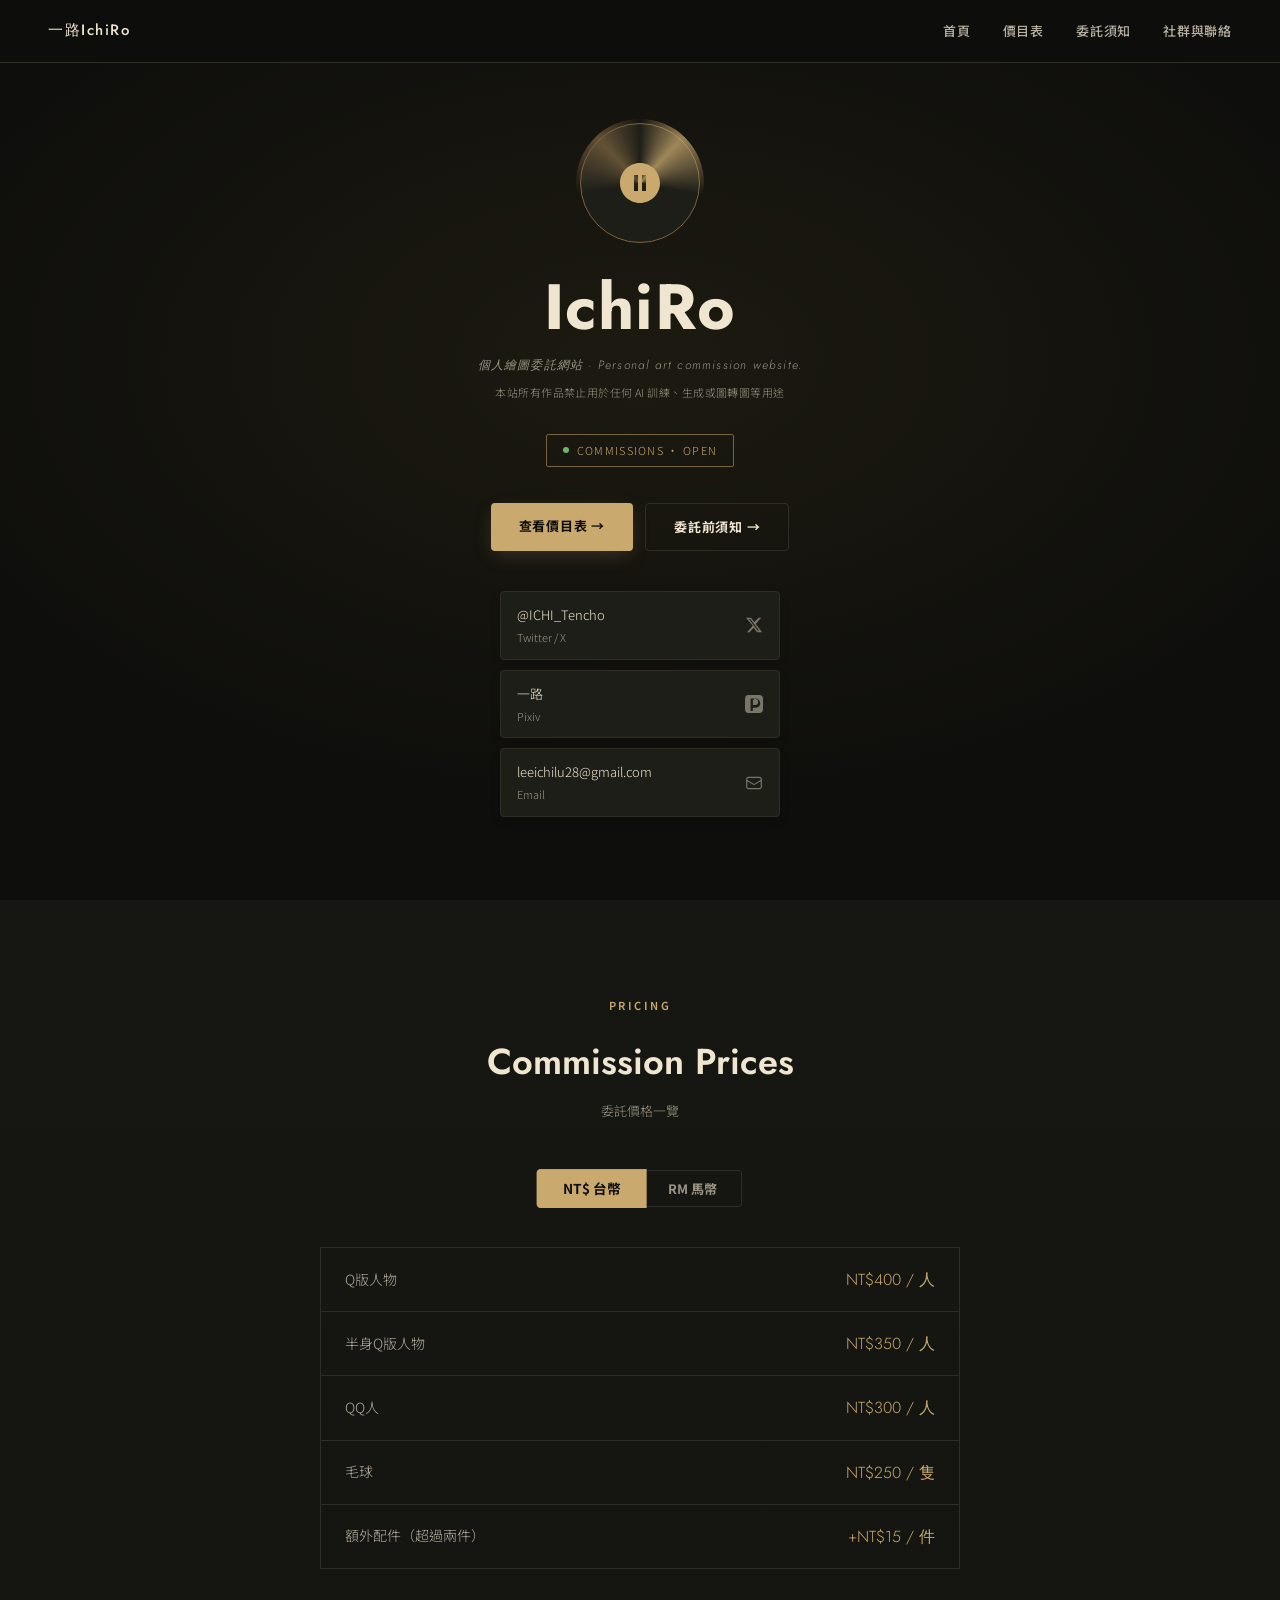
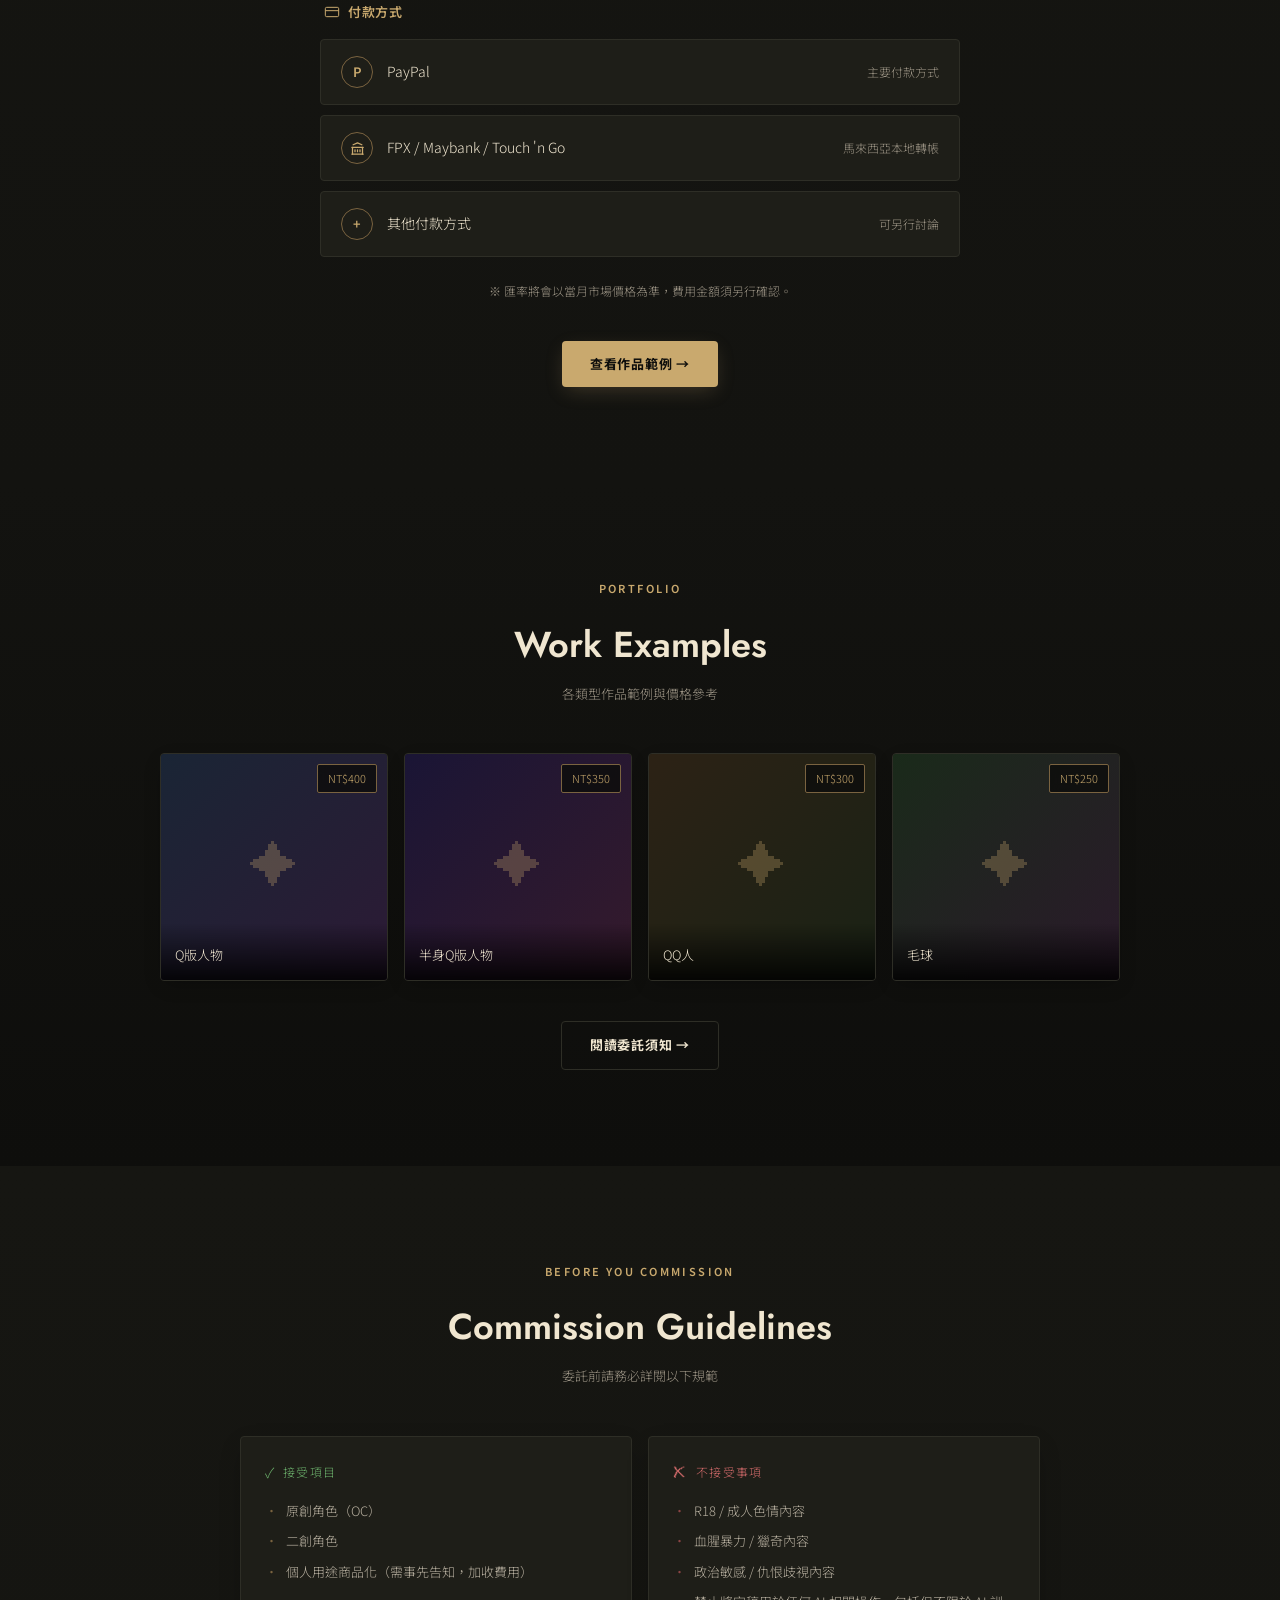
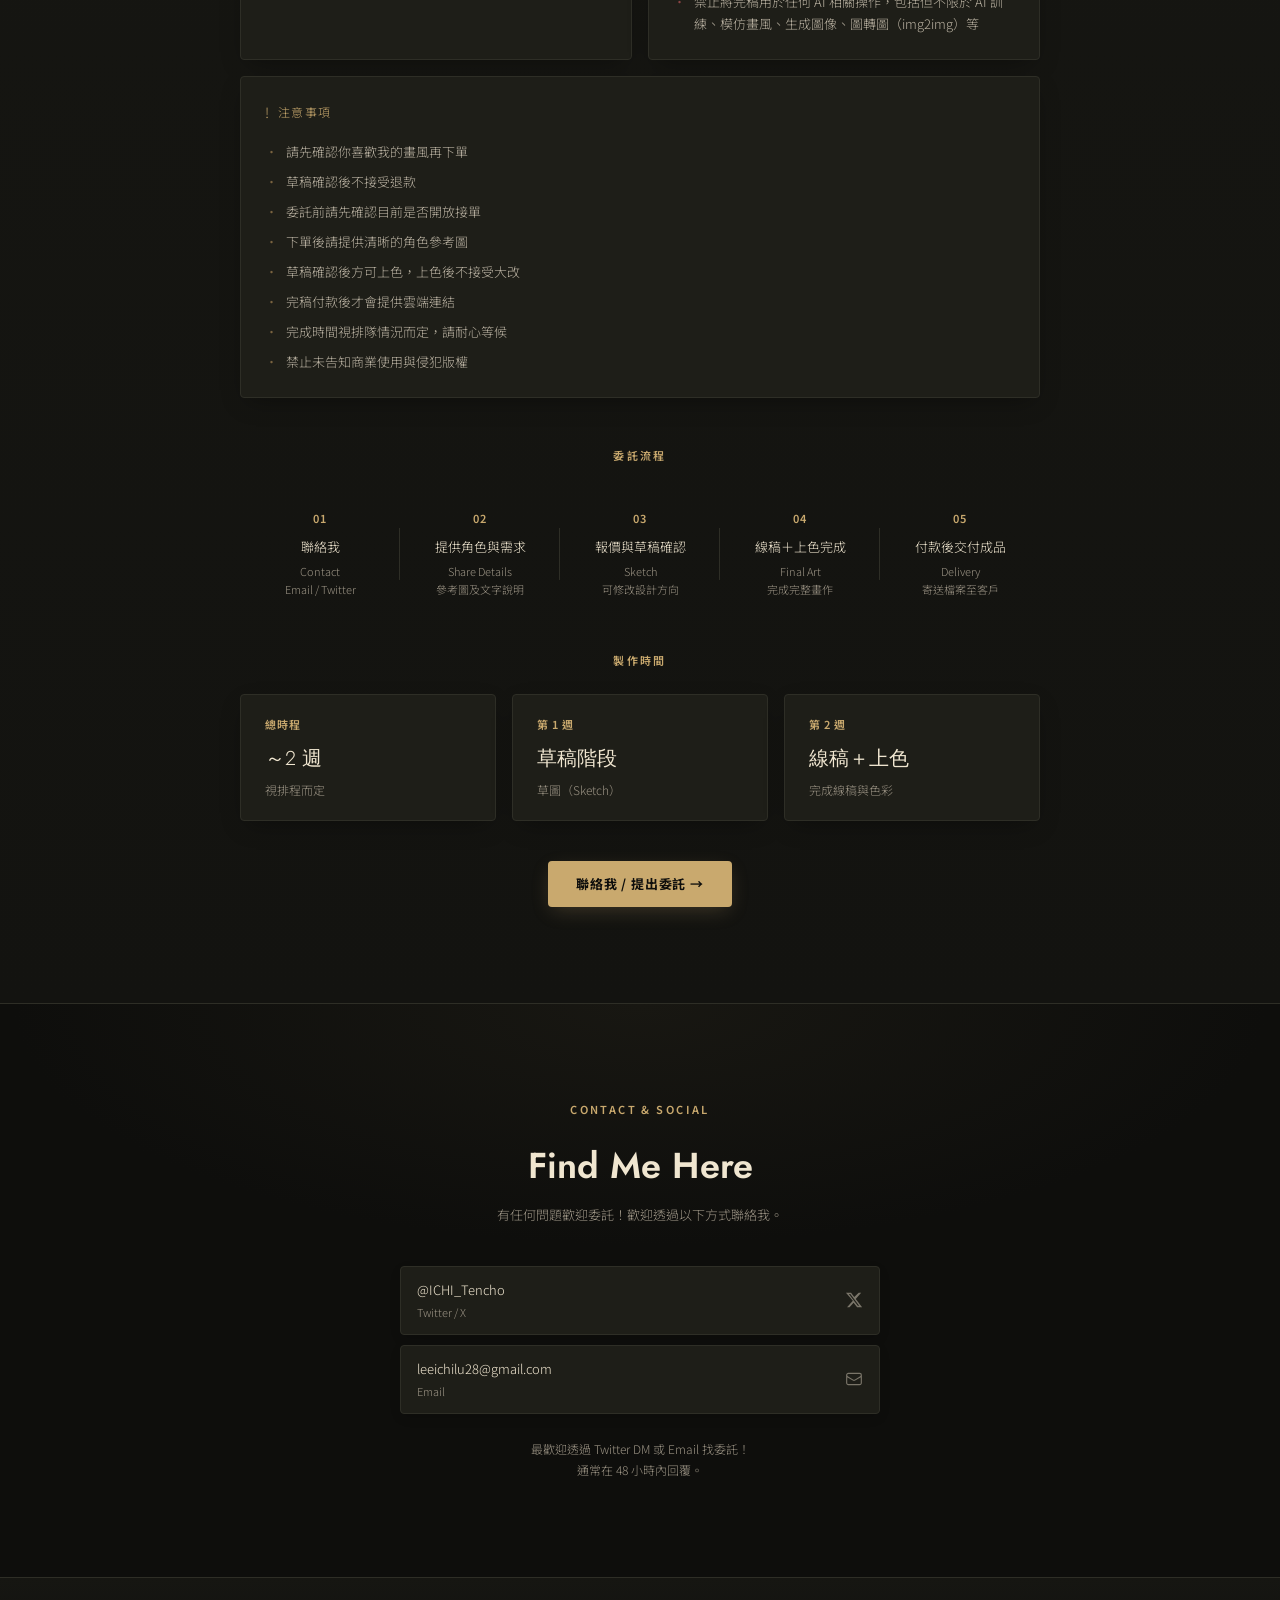
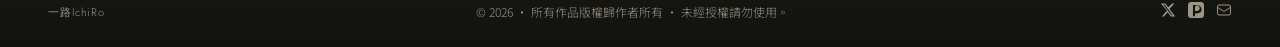
==== commit f8b13d09: "Add files via upload" ====
--- a/index.html
+++ b/index.html
@@ -27,8 +27,8 @@
 <!-- HERO -->
 <section id="home">
   <div class="avatar-ring">
-    <img src="images/dragon.png" alt="Mira Vesper avatar" class="avatar-img" onerror="this.style.display='none'; this.nextElementSibling.style.display='flex';">
-    <svg viewBox="0 0 24 24" xmlns="http://www.w3.org/2000/svg" class="avatar-fallback">
+    <img id="heroAvatar" src="" alt="Mira Vesper avatar" class="avatar-img" style="display:none;" onerror="this.style.display='none'; this.nextElementSibling.style.display='flex';" onload="this.style.display='block'; this.nextElementSibling.style.display='none';">
+    <svg viewBox="0 0 24 24" xmlns="http://www.w3.org/2000/svg" class="avatar-fallback" style="display:flex;">
       <path d="M12 2C6.48 2 2 6.48 2 12s4.48 10 10 10 10-4.48 10-10S17.52 2 12 2zm-1 14H9V8h2v8zm4 0h-2V8h2v8z"/>
     </svg>
   </div>
@@ -163,9 +163,9 @@
     <!-- 每張卡片代表一個分類，點擊後會打開該分類的圖庫彈窗
          data-category 對應下面 galleryData 裡的 key，記得保持一致 -->
     <div class="portfolio-card" onclick="openGallery('qchibi')">
-      <!-- 把 src="" 換成你的圖片路徑或網址，這張是分類的「封面圖」 -->
-      <img src="images/kSPEAK.png" alt="Q版人物範例" onerror="this.style.display='none'; this.nextElementSibling.style.display='flex';">
-      <div class="pc-1" style="width:100%;height:100%;display:none;align-items:center;justify-content:center;font-family:'Jost',sans-serif;color:rgba(201,169,110,0.3);font-size:48px;">✦</div>
+      <!-- 封面圖現在由 script.js 從 Supabase 自動抓最新一張填入，不用再手動改 src -->
+      <img id="cover-qchibi" src="" alt="Q版人物範例" style="display:none;" onerror="this.style.display='none'; this.nextElementSibling.style.display='flex';" onload="this.style.display='block'; this.nextElementSibling.style.display='none';">
+      <div class="pc-1" style="width:100%;height:100%;display:flex;align-items:center;justify-content:center;font-family:'Jost',sans-serif;color:rgba(201,169,110,0.3);font-size:48px;">✦</div>
       <div class="card-view-more">查看更多範例 →</div>
       <div class="card-label">NT$400</div>
       <div class="card-overlay">
@@ -173,8 +173,8 @@
       </div>
     </div>
     <div class="portfolio-card" onclick="openGallery('halfbody')">
-      <img src="images/comic6.png" alt="半身Q版人物範例" onerror="this.style.display='none'; this.nextElementSibling.style.display='flex';">
-      <div class="pc-2" style="width:100%;height:100%;display:none;align-items:center;justify-content:center;font-family:'Jost',sans-serif;color:rgba(201,169,110,0.3);font-size:48px;">✦</div>
+      <img id="cover-halfbody" src="" alt="半身Q版人物範例" style="display:none;" onerror="this.style.display='none'; this.nextElementSibling.style.display='flex';" onload="this.style.display='block'; this.nextElementSibling.style.display='none';">
+      <div class="pc-2" style="width:100%;height:100%;display:flex;align-items:center;justify-content:center;font-family:'Jost',sans-serif;color:rgba(201,169,110,0.3);font-size:48px;">✦</div>
       <div class="card-view-more">查看更多範例 →</div>
       <div class="card-label">NT$350</div>
       <div class="card-overlay">
@@ -182,8 +182,8 @@
       </div>
     </div>
     <div class="portfolio-card" onclick="openGallery('qq')">
-      <img src="images/qq1.png" alt="QQ人範例" onerror="this.style.display='none'; this.nextElementSibling.style.display='flex';">
-      <div class="pc-3" style="width:100%;height:100%;display:none;align-items:center;justify-content:center;font-family:'Jost',sans-serif;color:rgba(201,169,110,0.3);font-size:48px;">✦</div>
+      <img id="cover-qq" src="" alt="QQ人範例" style="display:none;" onerror="this.style.display='none'; this.nextElementSibling.style.display='flex';" onload="this.style.display='block'; this.nextElementSibling.style.display='none';">
+      <div class="pc-3" style="width:100%;height:100%;display:flex;align-items:center;justify-content:center;font-family:'Jost',sans-serif;color:rgba(201,169,110,0.3);font-size:48px;">✦</div>
       <div class="card-view-more">查看更多範例 →</div>
       <div class="card-label">NT$300</div>
       <div class="card-overlay">
@@ -191,8 +191,8 @@
       </div>
     </div>
     <div class="portfolio-card" onclick="openGallery('furball')">
-      <img src="images/anm3.png" alt="毛球範例" onerror="this.style.display='none'; this.nextElementSibling.style.display='flex';">
-      <div class="pc-4" style="width:100%;height:100%;display:none;align-items:center;justify-content:center;font-family:'Jost',sans-serif;color:rgba(201,169,110,0.3);font-size:48px;">✦</div>
+      <img id="cover-furball" src="" alt="毛球範例" style="display:none;" onerror="this.style.display='none'; this.nextElementSibling.style.display='flex';" onload="this.style.display='block'; this.nextElementSibling.style.display='none';">
+      <div class="pc-4" style="width:100%;height:100%;display:flex;align-items:center;justify-content:center;font-family:'Jost',sans-serif;color:rgba(201,169,110,0.3);font-size:48px;">✦</div>
       <div class="card-view-more">查看更多範例 →</div>
       <div class="card-label">NT$250</div>
       <div class="card-overlay">
@@ -373,9 +373,6 @@
     </a>
   </div>
 </footer>
-
-<script src="https://unpkg.com/@supabase/supabase-js@2"></script>
-<script src="script.js"></script>
 
 <!-- ════════════════════════════════════════════════════════
      隱藏後台入口：整站沒有任何按鈕/連結指向這裡，
@@ -404,6 +401,17 @@
     </span>
   </div>
   <div class="admin-panel-body">
+    <div class="admin-avatar-box">
+      <label style="margin-bottom:8px;">大頭貼設定</label>
+      <div class="admin-avatar-row">
+        <img id="adminAvatarPreview" src="" alt="目前大頭貼">
+        <div style="flex:1;">
+          <input type="file" id="adminAvatarFile" accept="image/*" style="margin-bottom:8px;">
+          <button type="button" class="admin-icon-btn" id="adminAvatarBtn" style="width:100%; padding:9px;">更新大頭貼</button>
+        </div>
+      </div>
+      <p class="admin-status" id="adminAvatarStatus"></p>
+    </div>
     <div class="admin-migrate-box">
       <label style="margin-bottom:8px;">維護工具</label>
       <button type="button" class="admin-icon-btn" id="adminMigrateBtn" style="width:100%; padding:9px; margin-bottom:6px;">一鍵搬遷舊作品到 Supabase</button>
@@ -426,5 +434,10 @@
   </div>
 </div>
 
+<button class="admin-reopen-btn" id="adminReopenBtn" title="打開後台面板">後台</button>
+
+<script src="https://unpkg.com/@supabase/supabase-js@2"></script>
+<script src="script.js"></script>
+
 </body>
 </html>
--- a/styles.css
+++ b/styles.css
@@ -531,6 +531,32 @@
     transition: border-color 0.2s;
   }
   .admin-del-btn:hover { border-color: #d16a6a; }
+
+  .admin-avatar-box { border: 1px dashed var(--border); border-radius: 4px; padding: 12px; margin-bottom: 20px; }
+  .admin-avatar-row { display: flex; align-items: center; gap: 12px; }
+  .admin-avatar-row img {
+    width: 56px; height: 56px; border-radius: 50%; object-fit: cover;
+    background: var(--bg-mid); border: 1px solid var(--border); flex-shrink: 0;
+  }
+  .admin-avatar-row input[type="file"] { margin-bottom: 8px; }
+
+  .admin-item-group-title {
+    font-family: 'Jost', sans-serif; font-size: 11px; letter-spacing: 0.1em; text-transform: uppercase;
+    color: var(--gold-dim); margin: 16px 0 8px; padding-bottom: 4px; border-bottom: 1px solid var(--border);
+  }
+  .admin-item-group-title:first-child { margin-top: 0; }
+
+  .admin-reopen-btn {
+    position: fixed; right: 20px; bottom: 20px; z-index: 499;
+    background: var(--gold); color: #14140f; border: none;
+    font-family: 'Jost', sans-serif; letter-spacing: 0.05em; font-size: 12px; font-weight: 600;
+    padding: 12px 18px; border-radius: 999px; cursor: pointer;
+    box-shadow: 0 12px 30px -8px rgba(0,0,0,0.6);
+    transform: translateY(10px) scale(0.95); opacity: 0; visibility: hidden; pointer-events: none;
+    transition: transform 0.3s cubic-bezier(0.16,1,0.3,1), opacity 0.3s ease, visibility 0.3s;
+  }
+  .admin-reopen-btn.show { transform: translateY(0) scale(1); opacity: 1; visibility: visible; pointer-events: auto; }
+  .admin-reopen-btn:hover { filter: brightness(1.08); }
 
   @media (max-width: 700px) {
     nav { padding: 14px 20px; }
